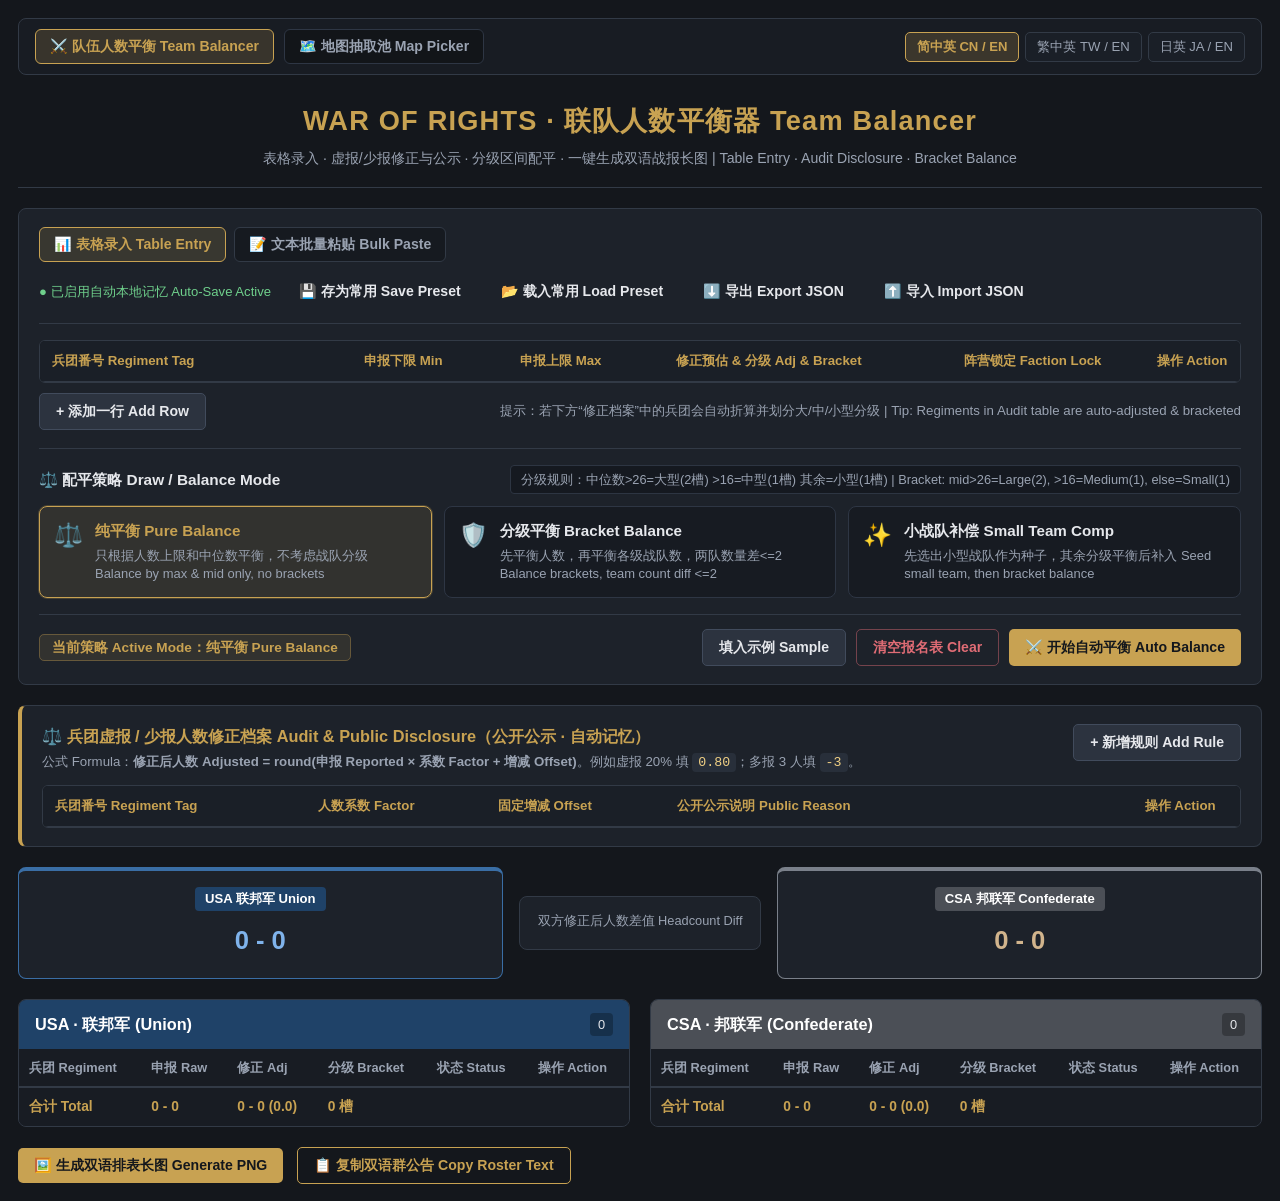
==== index.html @ 3823c4fa "Add files via upload" ====
<!DOCTYPE html>
<html lang="zh-CN">
<head>
  <meta charset="UTF-8" />
  <meta name="viewport" content="width=device-width, initial-scale=1.0" />
  <title>War of Rights Team Balancer · 联队人数平衡器</title>
  <link rel="stylesheet" href="style.css?v=9" />
</head>
<body>
  <div class="container">
    <nav class="top-nav">
      <div class="nav-links">
        <a href="index.html" class="nav-link active" data-i18n="navBalancer">⚔️ 队伍人数平衡 Team Balancer</a>
        <a href="maps.html" class="nav-link" data-i18n="navMaps">🗺️ 地图抽取池 Map Picker</a>
      </div>
      <div class="lang-switcher">
        <button type="button" class="lang-btn active" data-lang="zh_cn_en">简中英 CN / EN</button>
        <button type="button" class="lang-btn" data-lang="zh_tw_en">繁中英 TW / EN</button>
        <button type="button" class="lang-btn" data-lang="ja_en">日英 JA / EN</button>
      </div>
    </nav>

    <header class="header">
      <h1 data-i18n="title">WAR OF RIGHTS · 联队人数平衡器 Team Balancer</h1>
      <p class="subtitle" data-i18n="subtitle">表格录入 · 虚报/少报修正与公示 · 分级区间配平 · 一键生成双语战报长图 | Table Entry · Audit Disclosure · Bracket Balance</p>
    </header>

    <!-- 1. 主控制与兵团录入面板 -->
    <section class="control-panel">
      <div class="panel-top-bar">
        <div class="tab-group">
          <button id="tabTableBtn" class="tab-btn active" type="button" data-i18n="tabTable">📊 表格录入 Table Entry</button>
          <button id="tabTextBtn" class="tab-btn" type="button" data-i18n="tabText">📝 文本批量粘贴 Bulk Paste</button>
        </div>

        <div class="memory-bar">
          <span id="saveIndicator" class="save-indicator">● 已启用自动本地记忆 Auto-Save Active</span>
          <button id="savePresetBtn" class="btn btn-outline-sm" type="button" data-i18n="btnSavePreset">💾 存为常用 Save Preset</button>
          <button id="loadPresetBtn" class="btn btn-outline-sm" type="button" data-i18n="btnLoadPreset">📂 载入常用 Load Preset</button>
          <button id="exportJsonBtn" class="btn btn-outline-sm" type="button" data-i18n="btnExportJson">⬇️ 导出 Export JSON</button>
          <button id="importJsonBtn" class="btn btn-outline-sm" type="button" data-i18n="btnImportJson">⬆️ 导入 Import JSON</button>
          <input type="file" id="importJsonInput" accept=".json" class="hidden" />
        </div>
      </div>

      <!-- 模式 A：表格输入区域 -->
      <div id="tableInputView" class="input-view">
        <div class="input-table-wrapper">
          <table class="entry-table">
            <thead>
              <tr>
                <th style="width: 26%;" data-i18n="thRegiment">兵团番号 Regiment Tag</th>
                <th style="width: 13%;" data-i18n="thMin">申报下限 Min</th>
                <th style="width: 13%;" data-i18n="thMax">申报上限 Max</th>
                <th style="width: 24%;" data-i18n="thAdjusted">修正预估 & 分级 Adj & Bracket</th>
                <th style="width: 16%;" data-i18n="thLock">阵营锁定 Faction Lock</th>
                <th style="width: 8%; text-align: center;" data-i18n="thAction">操作 Action</th>
              </tr>
            </thead>
            <tbody id="entryTbody"></tbody>
          </table>
        </div>

        <div class="table-actions-row">
          <button id="addRowBtn" class="btn btn-secondary" type="button" data-i18n="btnAddRow">+ 添加一行 Add Row</button>
          <span class="hint" data-i18n="hintTable">提示：若下方“修正档案”中的兵团会自动折算并划分大/中/小型分级 | Tip: Regiments in Audit table are auto-adjusted & bracketed</span>
        </div>
      </div>

      <!-- 模式 B：文本批量粘贴区域 -->
      <div id="textInputView" class="input-view hidden">
        <div class="label-row">
          <label for="rosterInput" data-i18n="labelRosterInput">批量粘贴报名文本（每行一个，自动同步至表格 Paste Roster）：</label>
          <span class="hint" data-i18n-html="hintTextFormat">支持格式 Formats：<code>[18thVA]15-20</code>、<code>[HD] 25~30 USA</code>、<code>散人 Pubs 10</code></span>
        </div>
        <textarea id="rosterInput" rows="7" placeholder="[18thVA]15-20
[HD]25-30
[1stTX]12-16
[69thNY]18-22
[4thVA]10-14 CSA"></textarea>
        <div class="table-actions-row">
          <button id="parseToTableBtn" class="btn btn-secondary" type="button" data-i18n="btnParseToTable">📥 解析并同步到表格 Parse & Sync</button>
          <span class="hint" data-i18n="hintParseSync">解析后自动切换回表格模式微调 | Auto-switches back to Table Entry</span>
        </div>
      </div>

      <!-- 配平策略卡片选择区 -->
      <div class="strategy-section">
        <div class="strategy-header-row">
          <span class="strategy-title" data-i18n="strategySectionTitle">⚖️ 配平策略 Draw / Balance Mode</span>
          <span class="bracket-rule-badge" data-i18n="bracketRuleDesc">分级规则：中位数>26=大型(2槽) >16=中型(1槽) 其余=小型(1槽) | Bracket: mid>26=Large(2), >16=Medium(1), else=Small(1)</span>
        </div>

        <div class="strategy-cards" id="strategyCards">
          <div class="strategy-card active" data-mode="pure" tabindex="0">
            <div class="strategy-icon">⚖️</div>
            <div class="strategy-body">
              <div class="strategy-name" data-i18n="modePureTitle">纯平衡 Pure Balance</div>
              <div class="strategy-desc" data-i18n="modePureDesc">只根据人数上限和中位数平衡，不考虑战队分级 Balance by max & mid only, no brackets</div>
            </div>
          </div>

          <div class="strategy-card" data-mode="bracket" tabindex="0">
            <div class="strategy-icon">🛡️</div>
            <div class="strategy-body">
              <div class="strategy-name" data-i18n="modeBracketTitle">分级平衡 Bracket Balance</div>
              <div class="strategy-desc" data-i18n="modeBracketDesc">先平衡人数，再平衡各级战队数，两队数量差<=2 Balance brackets, team count diff <=2</div>
            </div>
          </div>

          <div class="strategy-card" data-mode="small_comp" tabindex="0">
            <div class="strategy-icon">✨</div>
            <div class="strategy-body">
              <div class="strategy-name" data-i18n="modeSmallCompTitle">小战队补偿 Small Team Comp</div>
              <div class="strategy-desc" data-i18n="modeSmallCompDesc">先选出小型战队作为种子，其余分级平衡后补入 Seed small team, then bracket balance</div>
            </div>
          </div>
        </div>
      </div>

      <!-- 底部执行工具栏 -->
      <div class="toolbar">
        <div class="current-mode-hint">
          <span id="activeModeTag" class="active-mode-pill">当前策略 Active Mode：纯平衡 Pure Balance</span>
        </div>

        <div class="btn-group">
          <button id="sampleBtn" class="btn btn-secondary" type="button" data-i18n="btnSample">填入示例 Sample</button>
          <button id="clearBtn" class="btn btn-danger-outline" type="button" data-i18n="btnClear">清空报名表 Clear</button>
          <button id="balanceBtn" class="btn btn-primary" type="button" data-i18n="btnBalance">⚔️ 开始自动平衡 Auto Balance</button>
        </div>
      </div>

      <div id="parseWarning" class="warning-box hidden"></div>
    </section>

    <!-- 2. 虚报 / 少报人数修正档案与公示面板 -->
    <section class="control-panel audit-panel">
      <div class="audit-header">
        <div>
          <h3 data-i18n="auditTitle">⚖️ 兵团虚报 / 少报人数修正档案 Audit & Public Disclosure（公开公示 · 自动记忆）</h3>
          <p class="hint" data-i18n-html="auditFormula">公式 Formula：<strong>修正后人数 Adjusted = round(申报 Reported × 系数 Factor + 增减 Offset)</strong>。例如虚报 20% 填 <code>0.80</code>；多报 3 人填 <code>-3</code>。</p>
        </div>
        <button id="addAuditBtn" class="btn btn-secondary" type="button" data-i18n="btnAddAudit">+ 新增规则 Add Rule</button>
      </div>

      <div class="input-table-wrapper audit-table-wrapper">
        <table class="entry-table">
          <thead>
            <tr>
              <th style="width: 22%;" data-i18n="thAuditTag">兵团番号 Regiment Tag</th>
              <th style="width: 15%;" data-i18n="thAuditFactor">人数系数 Factor</th>
              <th style="width: 15%;" data-i18n="thAuditDelta">固定增减 Offset</th>
              <th style="width: 38%;" data-i18n="thAuditReason">公开公示说明 Public Reason</th>
              <th style="width: 10%; text-align: center;" data-i18n="thAction">操作 Action</th>
            </tr>
          </thead>
          <tbody id="auditTbody"></tbody>
        </table>
      </div>
    </section>

    <!-- 3. 双方总览对比栏 -->
    <section class="summary-bar" id="summaryBar">
      <div class="summary-card usa-card">
        <span class="faction-badge usa-badge" data-i18n="usaBadge">USA 联邦军 Union</span>
        <div class="stat-main" id="usaRange">0 - 0</div>
        <div class="stat-sub" id="usaAvg"></div>
        <div class="stat-brackets" id="usaBrackets"></div>
      </div>

      <div class="summary-diff">
        <div class="diff-title" data-i18n="diffTitle">双方修正后人数差值 Headcount Diff</div>
        <div class="diff-value" id="diffSummary"></div>
        <div class="diff-sub" id="avgDiffSummary"></div>
        <div class="diff-sub" id="teamDiffSummary"></div>
      </div>

      <div class="summary-card csa-card">
        <span class="faction-badge csa-badge" data-i18n="csaBadge">CSA 邦联军 Confederate</span>
        <div class="stat-main" id="csaRange">0 - 0</div>
        <div class="stat-sub" id="csaAvg"></div>
        <div class="stat-brackets" id="csaBrackets"></div>
      </div>
    </section>

    <!-- 4. 左右分栏输出表格 -->
    <section class="tables-grid">
      <!-- USA 表格 -->
      <div class="team-panel usa-panel">
        <div class="panel-header usa-header">
          <h2 data-i18n="usaHeader">USA · 联邦军 (Union)</h2>
          <span id="usaCountTag" class="count-tag">0</span>
        </div>
        <div class="table-wrapper">
          <table id="usaTable">
            <thead>
              <tr>
                <th data-i18n="resThRegiment">兵团 Regiment</th>
                <th data-i18n="resThRaw">申报 Raw</th>
                <th data-i18n="resThAdj">修正 Adj</th>
                <th data-i18n="resThBracket">分级 Bracket</th>
                <th data-i18n="resThStatus">状态 Status</th>
                <th data-i18n="thAction">操作 Action</th>
              </tr>
            </thead>
            <tbody id="usaTbody"></tbody>
            <tfoot>
              <tr>
                <td><strong data-i18n="tfootTotal">合计 Total</strong></td>
                <td id="usaFootRaw"><strong>0 - 0</strong></td>
                <td id="usaFootAdj"><strong>0 - 0 (0.0)</strong></td>
                <td id="usaFootSlots"><strong>0 槽</strong></td>
                <td colspan="2"></td>
              </tr>
            </tfoot>
          </table>
        </div>
      </div>

      <!-- CSA 表格 -->
      <div class="team-panel csa-panel">
        <div class="panel-header csa-header">
          <h2 data-i18n="csaHeader">CSA · 邦联军 (Confederate)</h2>
          <span id="csaCountTag" class="count-tag">0</span>
        </div>
        <div class="table-wrapper">
          <table id="csaTable">
            <thead>
              <tr>
                <th data-i18n="resThRegiment">兵团 Regiment</th>
                <th data-i18n="resThRaw">申报 Raw</th>
                <th data-i18n="resThAdj">修正 Adj</th>
                <th data-i18n="resThBracket">分级 Bracket</th>
                <th data-i18n="resThStatus">状态 Status</th>
                <th data-i18n="thAction">操作 Action</th>
              </tr>
            </thead>
            <tbody id="csaTbody"></tbody>
            <tfoot>
              <tr>
                <td><strong data-i18n="tfootTotal">合计 Total</strong></td>
                <td id="csaFootRaw"><strong>0 - 0</strong></td>
                <td id="csaFootAdj"><strong>0 - 0 (0.0)</strong></td>
                <td id="csaFootSlots"><strong>0 槽</strong></td>
                <td colspan="2"></td>
              </tr>
            </tfoot>
          </table>
        </div>
      </div>
    </section>

    <!-- 5. 公开公示栏 -->
    <section id="publicNoticeBox" class="public-notice hidden">
      <div class="notice-title" data-i18n="publicNoticeTitle">📢 本次联队人数修正公开公示 Public Headcount Adjustment Disclosure</div>
      <ul id="publicNoticeList" class="notice-list"></ul>
    </section>

    <!-- 6. 导出区域 -->
    <section class="export-section">
      <button id="generateImgBtn" class="btn btn-primary" type="button" data-i18n="btnGenImg">🖼️ 生成双语排表长图 Generate PNG</button>
      <button id="copyTextBtn" class="btn btn-gold" type="button" data-i18n="btnCopyText">📋 复制双语群公告 Copy Roster Text</button>
      <span id="copyStatus" class="copy-status"></span>
    </section>

    <!-- 图片预览弹窗 -->
    <div id="imageModal" class="modal hidden">
      <div class="modal-content">
        <div class="modal-header">
          <h3 data-i18n="modalTitle">对战排表长图预览 Preview（右键复制或点击下载 Download）</h3>
          <button id="closeModalBtn" class="btn btn-secondary" type="button" data-i18n="btnCloseModal">关闭 Close ✕</button>
        </div>
        <div class="modal-body">
          <img id="previewImg" alt="Preview" />
        </div>
        <div class="modal-footer">
          <a id="downloadImgLink" class="btn btn-primary" download="WoR_Roster_Balance.png" data-i18n="btnDownloadImg">⬇️ 下载 Download PNG</a>
        </div>
      </div>
    </div>
  </div>

  <script src="i18n.js?v=9"></script>
  <script src="script.js?v=9"></script>
</body>
</html>
---- style.css ----
:root {
  --bg-dark: #14171c;
  --bg-panel: #1d222a;
  --bg-input: #121519;
  --border-color: #323a46;
  --gold-accent: #c8a252;
  --gold-hover: #dfb866;
  --text-main: #e6e8ec;
  --text-muted: #9aa3b2;

  --usa-primary: #1f4268;
  --usa-border: #3a6ea5;
  --usa-light: #7fb3eb;

  --csa-primary: #4b4f56;
  --csa-border: #7a808a;
  --csa-light: #d1b48c;
}

* { box-sizing: border-box; margin: 0; padding: 0; }

body {
  font-family: -apple-system, BlinkMacSystemFont, "Segoe UI", "PingFang SC", "Hiragino Sans", "Yu Gothic", "Microsoft YaHei", sans-serif;
  background-color: var(--bg-dark);
  color: var(--text-main);
  line-height: 1.5;
  padding: 18px;
}

.container { max-width: 1280px; margin: 0 auto; }

/* 顶部导航栏 */
.top-nav {
  display: flex;
  justify-content: space-between;
  align-items: center;
  flex-wrap: wrap;
  gap: 12px;
  background: #181c23;
  border: 1px solid var(--border-color);
  border-radius: 8px;
  padding: 10px 16px;
  margin-bottom: 18px;
}

.nav-links { display: flex; gap: 10px; flex-wrap: wrap; }

.nav-link {
  text-decoration: none;
  color: var(--text-muted);
  background: #121519;
  border: 1px solid #2e3644;
  padding: 6px 14px;
  border-radius: 6px;
  font-size: 0.88rem;
  font-weight: 600;
  transition: all 0.15s;
}

.nav-link:hover { color: var(--text-main); border-color: #556073; }
.nav-link.active {
  background: rgba(200, 162, 82, 0.18);
  color: var(--gold-accent);
  border-color: var(--gold-accent);
}

.lang-switcher { display: flex; gap: 6px; flex-wrap: wrap; }

.lang-btn {
  background: #1a1f27;
  color: var(--text-muted);
  border: 1px solid var(--border-color);
  border-radius: 5px;
  padding: 5px 11px;
  font-size: 0.82rem;
  cursor: pointer;
  transition: all 0.15s;
}

.lang-btn:hover { color: var(--text-main); border-color: #556073; }
.lang-btn.active {
  background: rgba(200, 162, 82, 0.2);
  color: var(--gold-accent);
  border-color: var(--gold-accent);
  font-weight: 700;
}

.header {
  text-align: center;
  padding: 8px 0 18px;
  border-bottom: 1px solid var(--border-color);
  margin-bottom: 20px;
}

.header h1 {
  color: var(--gold-accent);
  letter-spacing: 1.2px;
  font-size: 1.7rem;
  margin-bottom: 6px;
}

.subtitle { color: var(--text-muted); font-size: 0.88rem; }

/* 控制面板 */
.control-panel {
  background: var(--bg-panel);
  border: 1px solid var(--border-color);
  border-radius: 8px;
  padding: 18px 20px;
  margin-bottom: 20px;
}

.panel-top-bar {
  display: flex;
  justify-content: space-between;
  align-items: center;
  flex-wrap: wrap;
  gap: 12px;
  padding-bottom: 14px;
  margin-bottom: 16px;
  border-bottom: 1px solid var(--border-color);
}

.tab-group { display: flex; gap: 8px; flex-wrap: wrap; }

.tab-btn {
  background: #161a20;
  color: var(--text-muted);
  border: 1px solid var(--border-color);
  border-radius: 6px;
  padding: 7px 14px;
  font-size: 0.88rem;
  font-weight: 600;
  cursor: pointer;
  transition: all 0.15s;
}

.tab-btn:hover { color: var(--text-main); border-color: #505b6d; }
.tab-btn.active {
  background: rgba(200, 162, 82, 0.16);
  color: var(--gold-accent);
  border-color: var(--gold-accent);
}

.memory-bar { display: flex; align-items: center; gap: 8px; flex-wrap: wrap; }
.save-indicator { font-size: 0.82rem; color: #6fd08c; margin-right: 4px; }

.btn-outline-sm {
  background: transparent;
  color: var(--text-main);
  border: 1px solid #444e5e;
  border-radius: 4px;
  padding: 5px 10px;
  font-size: 0.8rem;
  cursor: pointer;
}
.btn-outline-sm:hover { border-color: var(--gold-accent); color: var(--gold-accent); }

/* 表格样式 */
.input-table-wrapper {
  max-height: 360px;
  overflow-y: auto;
  border: 1px solid var(--border-color);
  border-radius: 6px;
  background: var(--bg-input);
}

.audit-table-wrapper { max-height: 230px; }

.entry-table { width: 100%; border-collapse: collapse; }
.entry-table th {
  position: sticky;
  top: 0;
  z-index: 2;
  background: #1a1f27;
  color: var(--gold-accent);
  font-size: 0.83rem;
  padding: 10px 12px;
  border-bottom: 1px solid var(--border-color);
}
.entry-table td { padding: 8px 10px; border-bottom: 1px solid #232933; }

.cell-input, .cell-select {
  width: 100%;
  background: #191e26;
  color: var(--text-main);
  border: 1px solid #353e4d;
  border-radius: 4px;
  padding: 6px 9px;
  font-size: 0.9rem;
}
.cell-input:focus, .cell-select:focus { outline: none; border-color: var(--gold-accent); }

.adj-preview { font-size: 0.84rem; color: var(--text-muted); }
.adj-preview.modified { color: #f0b866; font-weight: 600; }

.bracket-pill {
  display: inline-block;
  font-size: 0.74rem;
  padding: 1px 6px;
  border-radius: 3px;
  margin-left: 4px;
  font-weight: 600;
}
.bracket-large { background: rgba(217, 83, 79, 0.2); color: #f28b82; border: 1px solid rgba(217, 83, 79, 0.45); }
.bracket-medium { background: rgba(91, 155, 213, 0.2); color: #8ab4f8; border: 1px solid rgba(91, 155, 213, 0.45); }
.bracket-small { background: rgba(111, 208, 140, 0.16); color: #81c995; border: 1px solid rgba(111, 208, 140, 0.35); }

.del-row-btn {
  background: transparent;
  color: #e06c75;
  border: 1px solid rgba(224, 108, 117, 0.35);
  border-radius: 4px;
  padding: 4px 10px;
  font-size: 0.8rem;
  cursor: pointer;
}
.del-row-btn:hover { background: rgba(224, 108, 117, 0.16); }

.table-actions-row {
  display: flex;
  justify-content: space-between;
  align-items: center;
  flex-wrap: wrap;
  gap: 10px;
  margin-top: 10px;
}

/* 策略卡片区 */
.strategy-section {
  margin-top: 18px;
  padding-top: 16px;
  border-top: 1px solid var(--border-color);
}

.strategy-header-row {
  display: flex;
  justify-content: space-between;
  align-items: center;
  flex-wrap: wrap;
  gap: 8px;
  margin-bottom: 12px;
}

.strategy-title { font-weight: 700; font-size: 0.96rem; color: var(--text-main); }
.bracket-rule-badge {
  font-size: 0.8rem;
  color: var(--text-muted);
  background: #151920;
  padding: 4px 10px;
  border-radius: 4px;
  border: 1px solid #2d3542;
}

.strategy-cards { display: grid; grid-template-columns: repeat(3, 1fr); gap: 12px; }

.strategy-card {
  display: flex;
  align-items: flex-start;
  gap: 12px;
  background: #171b22;
  border: 1.5px solid #2e3644;
  border-radius: 8px;
  padding: 13px 14px;
  cursor: pointer;
  transition: all 0.18s ease;
}
.strategy-card:hover { border-color: #6b5b36; background: #1c212a; }
.strategy-card.active {
  border-color: var(--gold-accent);
  background: rgba(200, 162, 82, 0.12);
  box-shadow: 0 0 0 1px rgba(200, 162, 82, 0.25);
}
.strategy-icon { font-size: 1.45rem; line-height: 1.2; margin-top: 2px; }
.strategy-name { font-weight: 700; font-size: 0.95rem; color: var(--text-main); margin-bottom: 4px; }
.strategy-card.active .strategy-name { color: var(--gold-accent); }
.strategy-desc { font-size: 0.81rem; color: var(--text-muted); line-height: 1.42; }

.audit-panel { border-left: 4px solid var(--gold-accent); }
.audit-header {
  display: flex;
  justify-content: space-between;
  align-items: flex-start;
  flex-wrap: wrap;
  gap: 12px;
  margin-bottom: 12px;
}
.audit-header h3 { color: var(--gold-accent); font-size: 1.02rem; margin-bottom: 4px; }

.label-row { display: flex; justify-content: space-between; align-items: baseline; flex-wrap: wrap; gap: 8px; margin-bottom: 8px; }
.label-row label { font-weight: 600; color: var(--gold-accent); }
.hint { font-size: 0.83rem; color: var(--text-muted); }
.hint code { background: #282f3a; padding: 2px 6px; border-radius: 4px; color: #f0d084; }

textarea {
  width: 100%;
  background: var(--bg-input);
  border: 1px solid var(--border-color);
  border-radius: 6px;
  color: var(--text-main);
  font-family: "Consolas", "Monaco", "Microsoft YaHei", monospace;
  font-size: 0.95rem;
  padding: 12px;
  resize: vertical;
}
textarea:focus { outline: none; border-color: var(--gold-accent); }

.toolbar {
  display: flex;
  justify-content: space-between;
  align-items: center;
  flex-wrap: wrap;
  gap: 14px;
  margin-top: 16px;
  padding-top: 14px;
  border-top: 1px solid var(--border-color);
}

.active-mode-pill {
  font-size: 0.85rem;
  color: var(--gold-accent);
  background: rgba(200, 162, 82, 0.12);
  border: 1px solid rgba(200, 162, 82, 0.35);
  padding: 5px 12px;
  border-radius: 5px;
  font-weight: 600;
}

.btn-group { display: flex; gap: 10px; flex-wrap: wrap; }

.btn {
  border: none;
  border-radius: 5px;
  padding: 8px 16px;
  font-size: 0.88rem;
  font-weight: 600;
  cursor: pointer;
  text-decoration: none;
  display: inline-block;
  transition: all 0.18s ease;
}
.btn-primary { background: var(--gold-accent); color: #14171c; }
.btn-primary:hover { background: var(--gold-hover); }
.btn-secondary { background: #2c333f; color: var(--text-main); border: 1px solid #414b5c; }
.btn-secondary:hover { background: #384150; }
.btn-danger-outline { background: transparent; color: #e06c75; border: 1px solid rgba(224, 108, 117, 0.45); }
.btn-danger-outline:hover { background: rgba(224, 108, 117, 0.15); }
.btn-gold { background: transparent; color: var(--gold-accent); border: 1px solid var(--gold-accent); }
.btn-gold:hover { background: rgba(200, 162, 82, 0.15); }

.warning-box {
  margin-top: 12px;
  padding: 10px 14px;
  background: rgba(217, 83, 79, 0.15);
  border-left: 4px solid #d9534f;
  color: #f2a6a4;
  font-size: 0.88rem;
  border-radius: 4px;
}

.hidden { display: none !important; }

/* 总览统计栏 */
.summary-bar {
  display: grid;
  grid-template-columns: 1fr auto 1fr;
  gap: 16px;
  align-items: center;
  margin-bottom: 20px;
}

.summary-card { background: var(--bg-panel); border-radius: 8px; padding: 15px 18px; text-align: center; }
.usa-card { border: 1px solid var(--usa-border); border-top: 4px solid var(--usa-border); }
.csa-card { border: 1px solid var(--csa-border); border-top: 4px solid var(--csa-border); }

.faction-badge { display: inline-block; padding: 2px 10px; border-radius: 4px; font-size: 0.82rem; font-weight: 700; margin-bottom: 6px; }
.usa-badge { background: var(--usa-primary); color: #fff; }
.csa-badge { background: var(--csa-primary); color: #fff; }

.stat-main { font-size: 1.6rem; font-weight: 700; margin: 4px 0; }
.usa-card .stat-main { color: var(--usa-light); }
.csa-card .stat-main { color: var(--csa-light); }
.stat-sub { font-size: 0.83rem; color: var(--text-muted); }
.stat-brackets { font-size: 0.8rem; color: #c4cbd6; margin-top: 4px; }

.summary-diff { background: var(--bg-panel); border: 1px solid var(--border-color); border-radius: 8px; padding: 14px 18px; text-align: center; }
.diff-title { font-size: 0.8rem; color: var(--text-muted); }
.diff-value { font-size: 1.05rem; font-weight: 700; color: var(--gold-accent); margin: 4px 0; }
.diff-sub { font-size: 0.8rem; color: var(--text-muted); margin-top: 2px; }

/* 左右结果表格区 */
.tables-grid { display: grid; grid-template-columns: 1fr 1fr; gap: 20px; margin-bottom: 20px; }
.team-panel { background: var(--bg-panel); border-radius: 8px; overflow: hidden; border: 1px solid var(--border-color); display: flex; flex-direction: column; }

.panel-header { padding: 12px 16px; display: flex; justify-content: space-between; align-items: center; }
.usa-header { background: var(--usa-primary); }
.csa-header { background: var(--csa-primary); }
.panel-header h2 { font-size: 1.02rem; color: #fff; }
.count-tag { font-size: 0.8rem; background: rgba(0, 0, 0, 0.28); padding: 2px 8px; border-radius: 4px; }

.table-wrapper { overflow-x: auto; flex: 1; }
table { width: 100%; border-collapse: collapse; font-size: 0.9rem; }
th, td { padding: 9px 10px; text-align: left; border-bottom: 1px solid var(--border-color); }
th { background: #181c23; color: var(--text-muted); font-weight: 600; font-size: 0.8rem; }
tbody tr:hover { background: rgba(255, 255, 255, 0.03); }
tfoot td { background: #181c23; border-top: 2px solid var(--border-color); border-bottom: none; color: var(--gold-accent); font-size: 0.86rem; }

.empty-row td { text-align: center; color: var(--text-muted); padding: 28px 12px; }

.tag-lock { display: inline-block; font-size: 0.74rem; padding: 1px 6px; border-radius: 3px; background: rgba(200, 162, 82, 0.2); color: var(--gold-accent); border: 1px solid rgba(200, 162, 82, 0.4); }
.tag-audit { display: inline-block; font-size: 0.74rem; padding: 1px 6px; border-radius: 3px; background: rgba(240, 184, 102, 0.16); color: #f0b866; border: 1px solid rgba(240, 184, 102, 0.35); }
.tag-seed { display: inline-block; font-size: 0.74rem; padding: 1px 6px; border-radius: 3px; background: rgba(111, 208, 140, 0.16); color: #81c995; border: 1px solid rgba(111, 208, 140, 0.35); }
.tag-auto { font-size: 0.75rem; color: var(--text-muted); }

.swap-btn {
  background: #2b323e;
  color: #d6dce5;
  border: 1px solid #444f61;
  border-radius: 4px;
  padding: 3px 8px;
  font-size: 0.78rem;
  cursor: pointer;
}
.swap-btn:hover { border-color: var(--gold-accent); color: var(--gold-accent); }

.public-notice {
  background: rgba(200, 162, 82, 0.08);
  border: 1px solid rgba(200, 162, 82, 0.45);
  border-left: 5px solid var(--gold-accent);
  border-radius: 6px;
  padding: 14px 18px;
  margin-bottom: 20px;
}
.notice-title { font-weight: 700; color: var(--gold-accent); margin-bottom: 8px; font-size: 0.94rem; }
.notice-list { list-style: none; display: flex; flex-direction: column; gap: 5px; font-size: 0.86rem; color: #e6e8ec; }
.notice-list li::before { content: "⚖️ "; }

.export-section { display: flex; align-items: center; flex-wrap: wrap; gap: 14px; }
.copy-status { font-size: 0.88rem; color: #6fd08c; }

/* 弹窗 */
.modal {
  position: fixed;
  inset: 0;
  background: rgba(0, 0, 0, 0.78);
  display: flex;
  justify-content: center;
  align-items: center;
  z-index: 999;
  padding: 20px;
}
.modal-content {
  background: var(--bg-panel);
  border: 1px solid var(--gold-accent);
  border-radius: 8px;
  max-width: 980px;
  width: 100%;
  max-height: 90vh;
  display: flex;
  flex-direction: column;
  overflow: hidden;
}
.modal-header { padding: 14px 18px; border-bottom: 1px solid var(--border-color); display: flex; justify-content: space-between; align-items: center; }
.modal-header h3 { font-size: 0.98rem; color: var(--gold-accent); }
.modal-body { padding: 16px; overflow-y: auto; text-align: center; background: #0f1216; }
.modal-body img { max-width: 100%; height: auto; border-radius: 4px; border: 1px solid #323a46; }
.modal-footer { padding: 12px 18px; border-top: 1px solid var(--border-color); text-align: right; }

/* 地图抽取专用样式 */
.mode-selector-grid {
  display: grid;
  grid-template-columns: repeat(4, 1fr);
  gap: 12px;
  margin-bottom: 16px;
}

.mode-pill-card {
  background: #171b22;
  border: 1.5px solid #2e3644;
  border-radius: 8px;
  padding: 12px 14px;
  cursor: pointer;
  text-align: center;
  transition: all 0.15s;
}
.mode-pill-card:hover { border-color: #6b5b36; }
.mode-pill-card.active {
  border-color: var(--gold-accent);
  background: rgba(200, 162, 82, 0.14);
  color: var(--gold-accent);
}
.mode-pill-title { font-weight: 700; font-size: 0.96rem; }
.mode-pill-count { font-size: 0.8rem; color: var(--text-muted); margin-top: 3px; }

.filter-bar {
  display: flex;
  justify-content: space-between;
  align-items: center;
  flex-wrap: wrap;
  gap: 12px;
  margin-bottom: 14px;
}

.campaign-filters { display: flex; gap: 8px; flex-wrap: wrap; }
.camp-btn {
  background: #151920;
  color: var(--text-muted);
  border: 1px solid #323a46;
  border-radius: 5px;
  padding: 5px 12px;
  font-size: 0.82rem;
  cursor: pointer;
}
.camp-btn.active {
  background: rgba(200, 162, 82, 0.16);
  color: var(--gold-accent);
  border-color: var(--gold-accent);
  font-weight: 600;
}

/* 抽取结果展示卡片 */
.draw-result-box {
  background: linear-gradient(135deg, #1b222c 0%, #161a21 100%);
  border: 2px solid var(--gold-accent);
  border-radius: 10px;
  padding: 20px;
  margin-bottom: 22px;
  box-shadow: 0 8px 24px rgba(0, 0, 0, 0.45);
}

.draw-result-header {
  display: flex;
  justify-content: space-between;
  align-items: center;
  flex-wrap: wrap;
  gap: 10px;
  border-bottom: 1px solid var(--border-color);
  padding-bottom: 12px;
  margin-bottom: 16px;
}

.drawn-map-title { font-size: 1.5rem; font-weight: 800; color: var(--gold-accent); }
.drawn-meta-tags { display: flex; gap: 8px; flex-wrap: wrap; align-items: center; }
.meta-tag {
  background: #252c37;
  color: #e6e8ec;
  padding: 4px 10px;
  border-radius: 4px;
  font-size: 0.82rem;
  font-weight: 600;
}

.tickets-compare-bar {
  display: grid;
  grid-template-columns: 1fr 1fr;
  gap: 16px;
  margin-bottom: 16px;
}

.ticket-box {
  border-radius: 6px;
  padding: 12px 16px;
  display: flex;
  justify-content: space-between;
  align-items: center;
}
.ticket-usa { background: rgba(31, 66, 104, 0.35); border: 1px solid var(--usa-border); }
.ticket-csa { background: rgba(75, 79, 86, 0.35); border: 1px solid var(--csa-border); }
.ticket-num { font-size: 1.4rem; font-weight: 800; }
.ticket-usa .ticket-num { color: var(--usa-light); }
.ticket-csa .ticket-num { color: var(--csa-light); }

.units-grid { display: grid; grid-template-columns: 1fr 1fr; gap: 16px; }
.unit-list-card {
  background: #13171d;
  border: 1px solid var(--border-color);
  border-radius: 6px;
  padding: 12px 14px;
}
.unit-list-card h4 { font-size: 0.9rem; margin-bottom: 8px; padding-bottom: 6px; border-bottom: 1px solid #262d38; }
.unit-list-card ul { list-style: none; display: flex; flex-direction: column; gap: 4px; font-size: 0.85rem; }
.unit-list-card li::before { content: "▪ "; color: var(--gold-accent); }

/* 开关按钮 (Toggle Switch) */
.switch { position: relative; display: inline-block; width: 44px; height: 24px; }
.switch input { opacity: 0; width: 0; height: 0; }
.slider {
  position: absolute; cursor: pointer; inset: 0;
  background-color: #3a414e; transition: .2s; border-radius: 24px;
}
.slider:before {
  position: absolute; content: ""; height: 18px; width: 18px;
  left: 3px; bottom: 3px; background-color: white; transition: .2s; border-radius: 50%;
}
input:checked + .slider { background-color: #4caf50; }
input:checked + .slider:before { transform: translateX(20px); }

tr.row-disabled { opacity: 0.55; background: rgba(217, 83, 79, 0.05); }
.reason-input {
  background: #161a20;
  color: #f2a6a4;
  border: 1px solid #3c4452;
  border-radius: 4px;
  padding: 4px 8px;
  font-size: 0.82rem;
  width: 100%;
}
.reason-input:focus { outline: none; border-color: var(--gold-accent); }

.unit-tag-mini {
  display: inline-block;
  background: #232934;
  color: #cbd2df;
  padding: 1px 6px;
  border-radius: 3px;
  font-size: 0.76rem;
  margin: 1px 2px;
}

@media (max-width: 960px) {
  .strategy-cards, .mode-selector-grid { grid-template-columns: 1fr 1fr; }
  .summary-bar, .tables-grid, .tickets-compare-bar, .units-grid { grid-template-columns: 1fr; }
}
@media (max-width: 600px) {
  .strategy-cards, .mode-selector-grid { grid-template-columns: 1fr; }
}
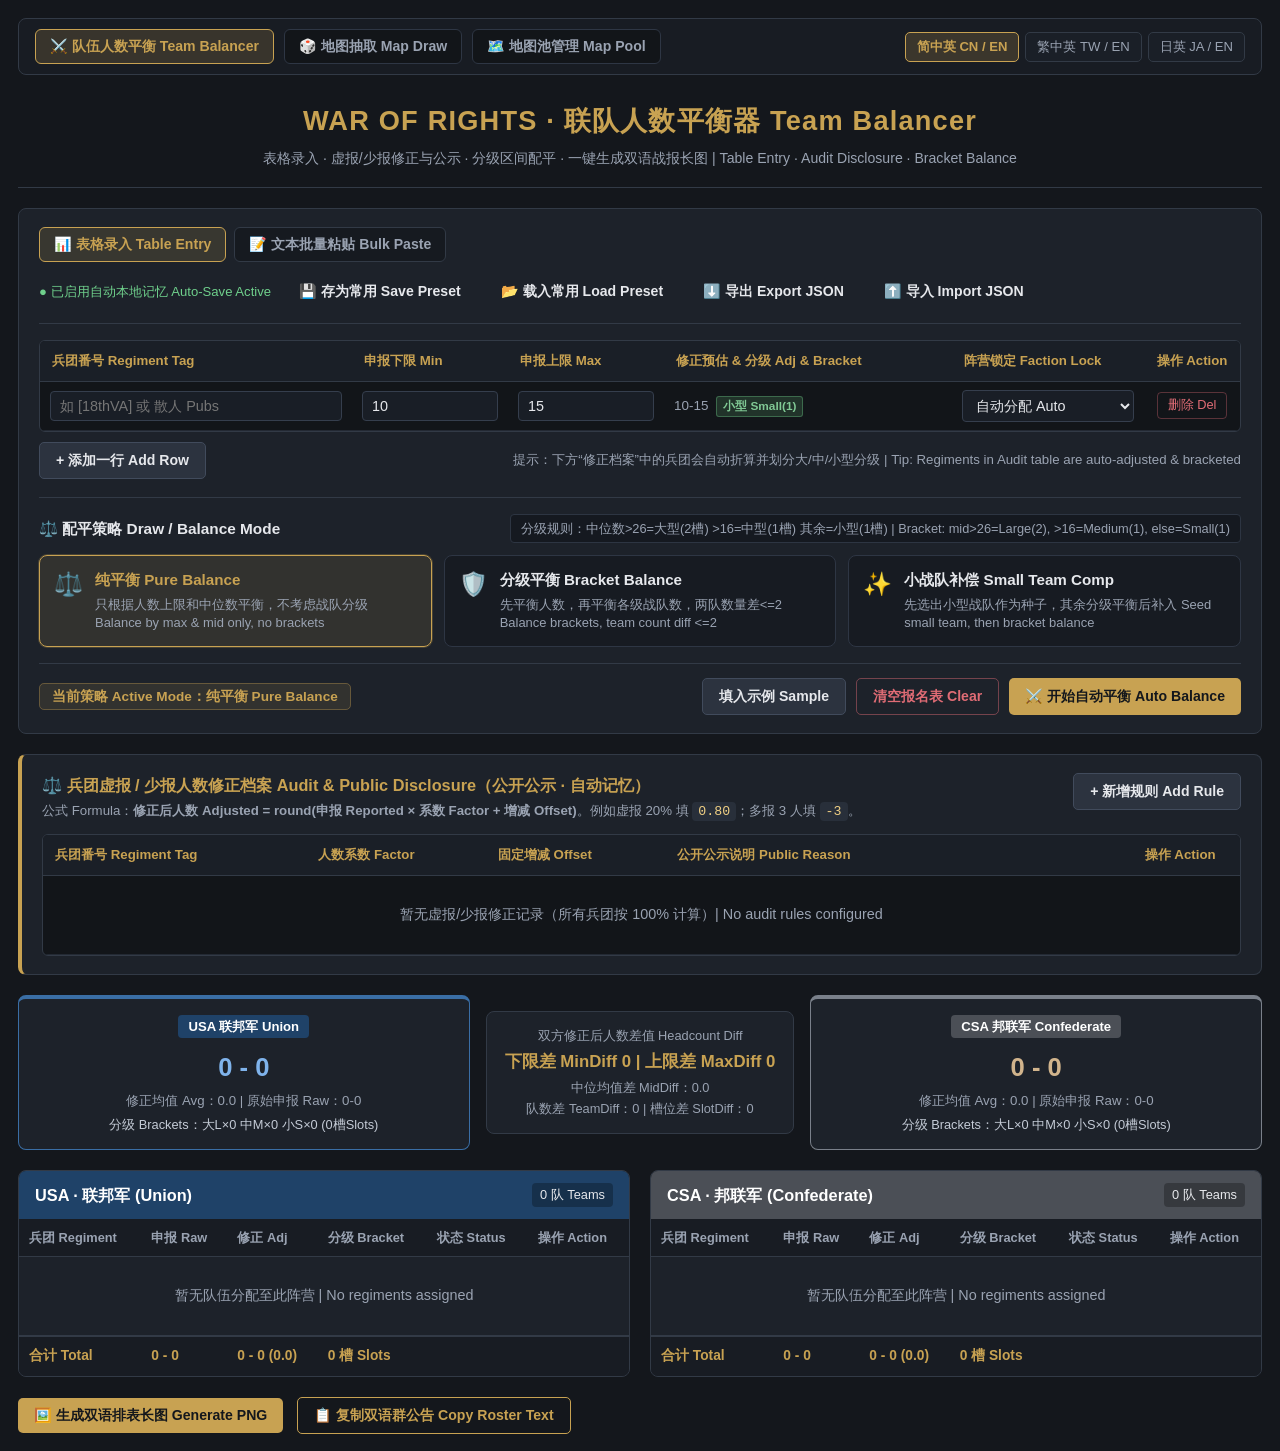
==== commit 56391927: "ok" ====
--- a/index.html
+++ b/index.html
@@ -4,14 +4,15 @@
   <meta charset="UTF-8" />
   <meta name="viewport" content="width=device-width, initial-scale=1.0" />
   <title>War of Rights Team Balancer · 联队人数平衡器</title>
-  <link rel="stylesheet" href="style.css?v=9" />
+  <link rel="stylesheet" href="style.css?v=14" />
 </head>
 <body>
   <div class="container">
     <nav class="top-nav">
       <div class="nav-links">
         <a href="index.html" class="nav-link active" data-i18n="navBalancer">⚔️ 队伍人数平衡 Team Balancer</a>
-        <a href="maps.html" class="nav-link" data-i18n="navMaps">🗺️ 地图抽取池 Map Picker</a>
+        <a href="draw.html" class="nav-link" data-i18n="navDraw">🎲 地图抽取 Map Draw</a>
+        <a href="maps.html" class="nav-link" data-i18n="navMaps">🗺️ 地图池管理 Map Pool</a>
       </div>
       <div class="lang-switcher">
         <button type="button" class="lang-btn active" data-lang="zh_cn_en">简中英 CN / EN</button>
@@ -281,7 +282,7 @@
     </div>
   </div>
 
-  <script src="i18n.js?v=9"></script>
-  <script src="script.js?v=9"></script>
+  <script src="i18n.js?v=14"></script>
+  <script src="script.js?v=14"></script>
 </body>
 </html>
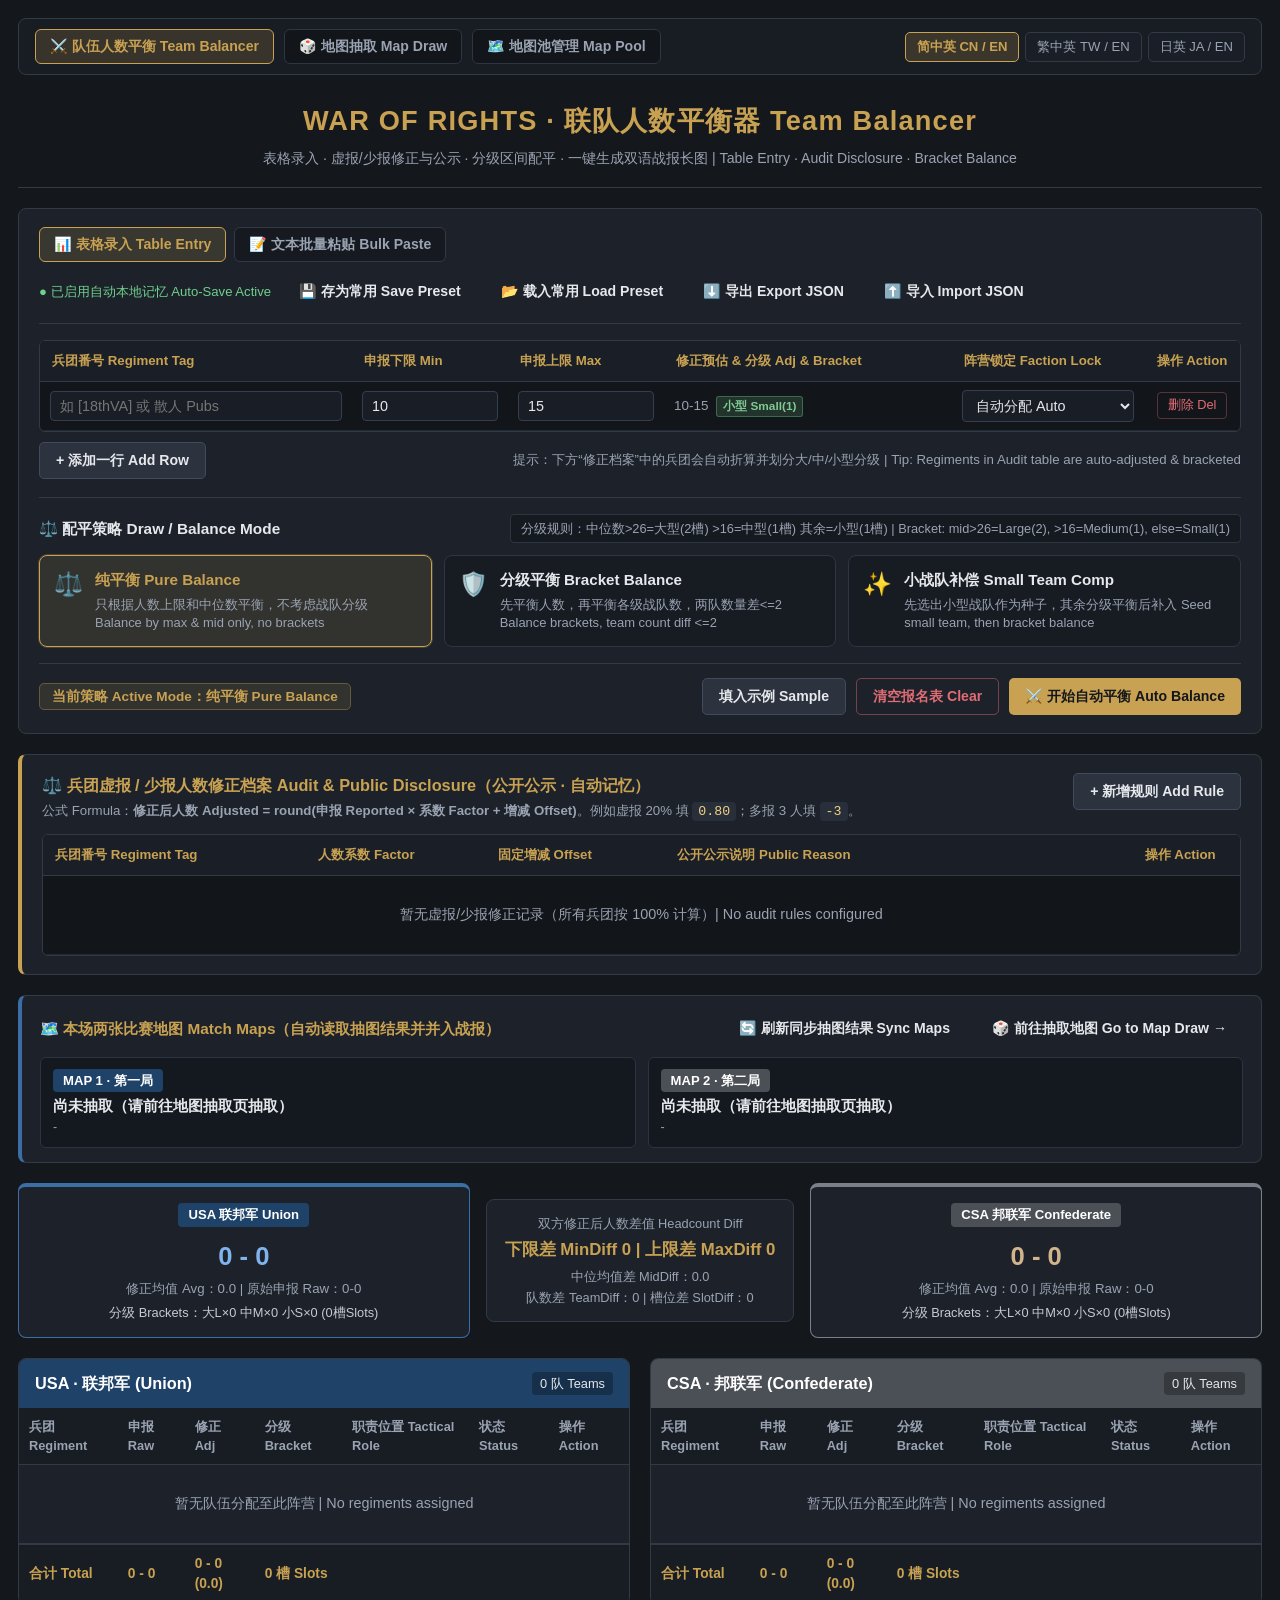
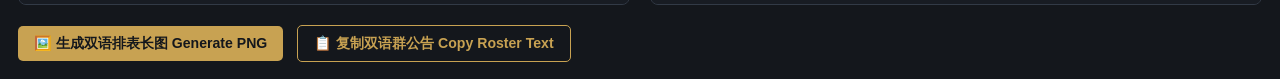
==== commit 0b9286ab: "ok" ====
--- a/index.html
+++ b/index.html
@@ -4,7 +4,7 @@
   <meta charset="UTF-8" />
   <meta name="viewport" content="width=device-width, initial-scale=1.0" />
   <title>War of Rights Team Balancer · 联队人数平衡器</title>
-  <link rel="stylesheet" href="style.css?v=14" />
+  <link rel="stylesheet" href="style.css?v=16" />
 </head>
 <body>
   <div class="container">
@@ -161,6 +161,30 @@
       </div>
     </section>
 
+
+    <!-- 2.5 本场抽取的两张比赛地图联动栏（来自地图抽取页） -->
+    <section class="control-panel" style="border-left: 4px solid #3a6ea5; padding: 14px 18px;">
+      <div style="display:flex; justify-content:space-between; align-items:center; flex-wrap:wrap; gap:10px; margin-bottom: 10px;">
+        <span style="font-weight: 700; color: var(--gold-accent); font-size: 0.96rem;">🗺️ 本场两张比赛地图 Match Maps（自动读取抽图结果并并入战报）</span>
+        <div class="btn-group">
+          <button id="syncMapsBtn" type="button" class="btn btn-outline-sm">🔄 刷新同步抽图结果 Sync Maps</button>
+          <a href="draw.html" class="btn btn-outline-sm">🎲 前往抽取地图 Go to Map Draw →</a>
+        </div>
+      </div>
+      <div style="display: grid; grid-template-columns: 1fr 1fr; gap: 12px;">
+        <div style="background:#14181f; border:1px solid #2c3442; border-radius:6px; padding:10px 12px;">
+          <span class="faction-badge usa-badge" style="margin-bottom:3px;">MAP 1 · 第一局</span>
+          <div id="idxMap1Title" style="font-weight:700; color:#e6e8ec; font-size:0.95rem;">尚未抽取（请前往地图抽取页抽取）</div>
+          <div id="idxMap1Meta" class="hint" style="font-size:0.78rem;">-</div>
+        </div>
+        <div style="background:#14181f; border:1px solid #2c3442; border-radius:6px; padding:10px 12px;">
+          <span class="faction-badge csa-badge" style="margin-bottom:3px;">MAP 2 · 第二局</span>
+          <div id="idxMap2Title" style="font-weight:700; color:#e6e8ec; font-size:0.95rem;">尚未抽取（请前往地图抽取页抽取）</div>
+          <div id="idxMap2Meta" class="hint" style="font-size:0.78rem;">-</div>
+        </div>
+      </div>
+    </section>
+
     <!-- 3. 双方总览对比栏 -->
     <section class="summary-bar" id="summaryBar">
       <div class="summary-card usa-card">
@@ -201,6 +225,7 @@
                 <th data-i18n="resThRaw">申报 Raw</th>
                 <th data-i18n="resThAdj">修正 Adj</th>
                 <th data-i18n="resThBracket">分级 Bracket</th>
+                <th>职责位置 Tactical Role</th>
                 <th data-i18n="resThStatus">状态 Status</th>
                 <th data-i18n="thAction">操作 Action</th>
               </tr>
@@ -212,7 +237,7 @@
                 <td id="usaFootRaw"><strong>0 - 0</strong></td>
                 <td id="usaFootAdj"><strong>0 - 0 (0.0)</strong></td>
                 <td id="usaFootSlots"><strong>0 槽</strong></td>
-                <td colspan="2"></td>
+                <td colspan="3"></td>
               </tr>
             </tfoot>
           </table>
@@ -233,6 +258,7 @@
                 <th data-i18n="resThRaw">申报 Raw</th>
                 <th data-i18n="resThAdj">修正 Adj</th>
                 <th data-i18n="resThBracket">分级 Bracket</th>
+                <th>职责位置 Tactical Role</th>
                 <th data-i18n="resThStatus">状态 Status</th>
                 <th data-i18n="thAction">操作 Action</th>
               </tr>
@@ -244,7 +270,7 @@
                 <td id="csaFootRaw"><strong>0 - 0</strong></td>
                 <td id="csaFootAdj"><strong>0 - 0 (0.0)</strong></td>
                 <td id="csaFootSlots"><strong>0 槽</strong></td>
-                <td colspan="2"></td>
+                <td colspan="3"></td>
               </tr>
             </tfoot>
           </table>
@@ -282,7 +308,7 @@
     </div>
   </div>
 
-  <script src="i18n.js?v=14"></script>
-  <script src="script.js?v=14"></script>
+  <script src="i18n.js?v=16"></script>
+  <script src="script.js?v=16"></script>
 </body>
 </html>
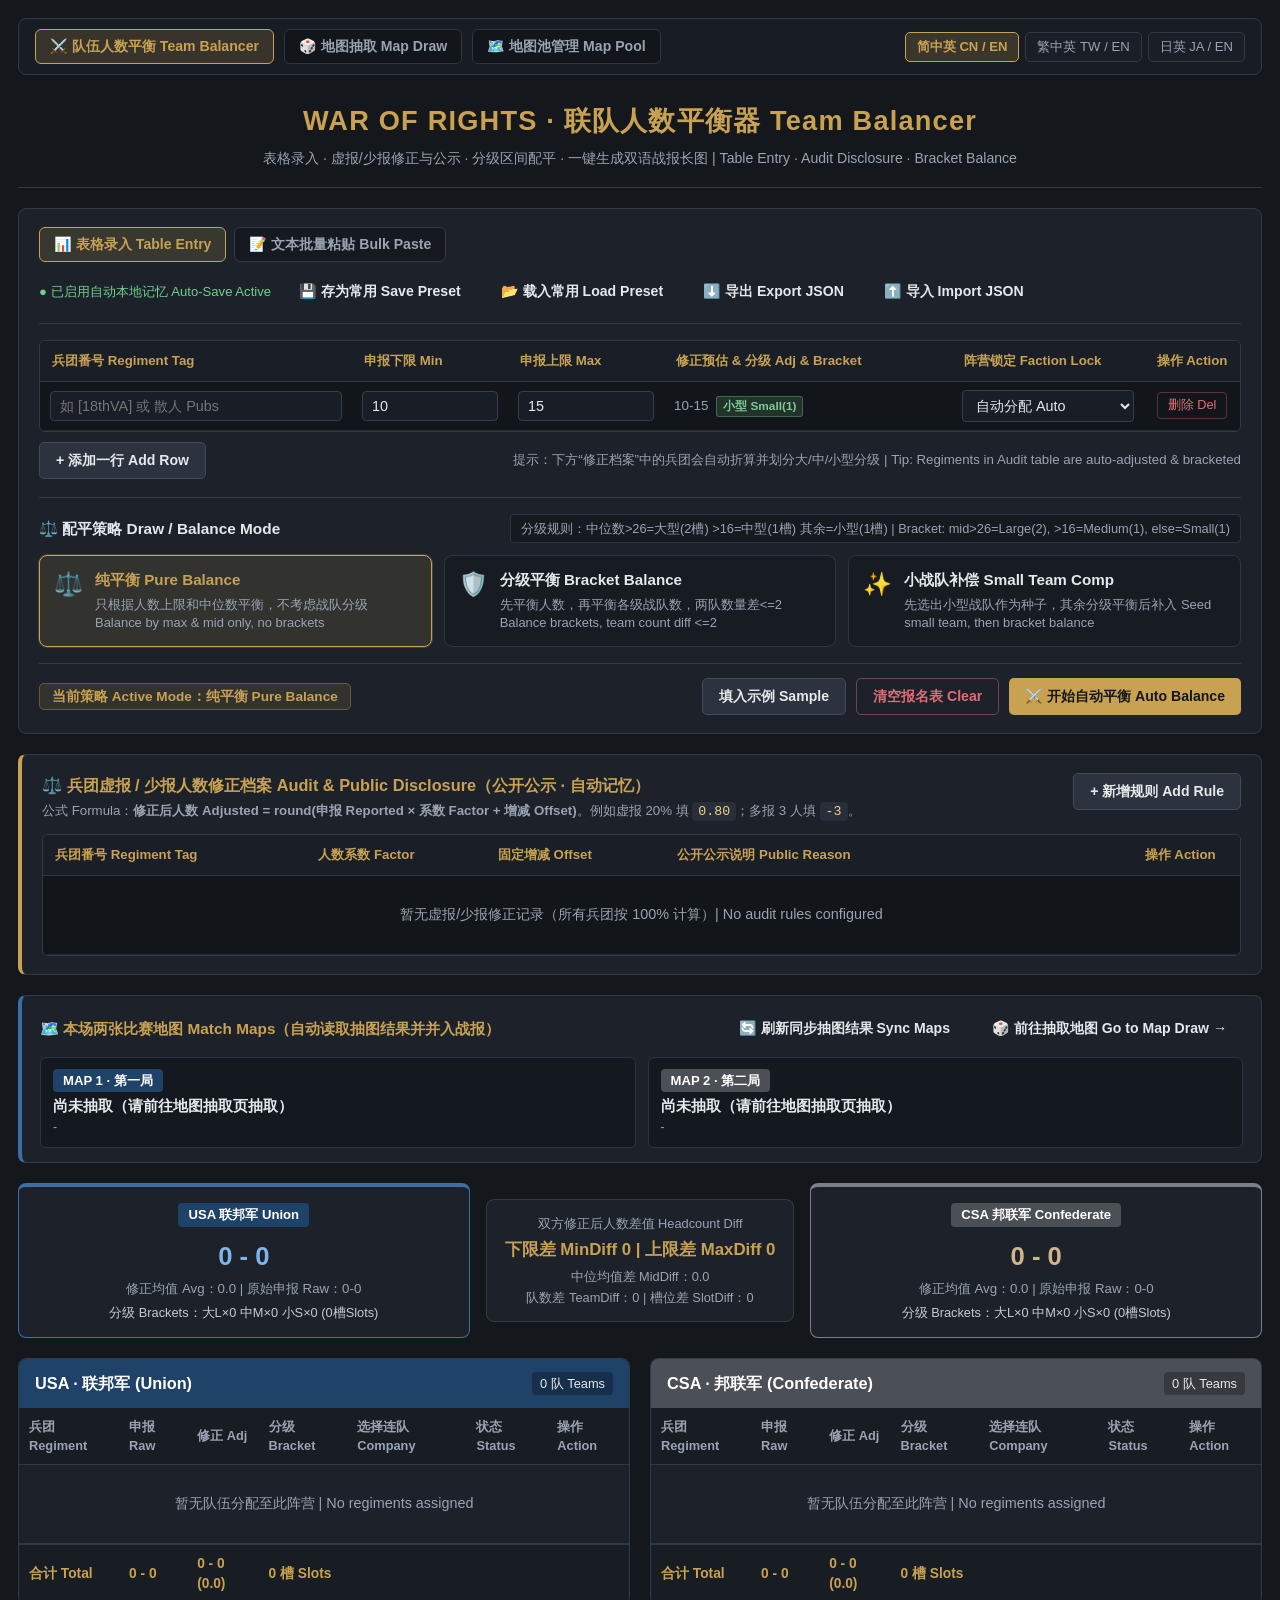
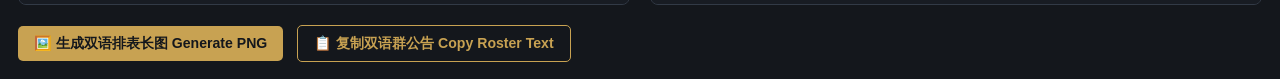
==== commit 7775df27: "ok" ====
--- a/index.html
+++ b/index.html
@@ -4,7 +4,7 @@
   <meta charset="UTF-8" />
   <meta name="viewport" content="width=device-width, initial-scale=1.0" />
   <title>War of Rights Team Balancer · 联队人数平衡器</title>
-  <link rel="stylesheet" href="style.css?v=16" />
+  <link rel="stylesheet" href="style.css?v=17" />
 </head>
 <body>
   <div class="container">
@@ -225,7 +225,7 @@
                 <th data-i18n="resThRaw">申报 Raw</th>
                 <th data-i18n="resThAdj">修正 Adj</th>
                 <th data-i18n="resThBracket">分级 Bracket</th>
-                <th>职责位置 Tactical Role</th>
+                <th>选择连队 Company</th>
                 <th data-i18n="resThStatus">状态 Status</th>
                 <th data-i18n="thAction">操作 Action</th>
               </tr>
@@ -258,7 +258,7 @@
                 <th data-i18n="resThRaw">申报 Raw</th>
                 <th data-i18n="resThAdj">修正 Adj</th>
                 <th data-i18n="resThBracket">分级 Bracket</th>
-                <th>职责位置 Tactical Role</th>
+                <th>选择连队 Company</th>
                 <th data-i18n="resThStatus">状态 Status</th>
                 <th data-i18n="thAction">操作 Action</th>
               </tr>
@@ -308,7 +308,7 @@
     </div>
   </div>
 
-  <script src="i18n.js?v=16"></script>
-  <script src="script.js?v=16"></script>
+  <script src="i18n.js?v=17"></script>
+  <script src="script.js?v=17"></script>
 </body>
 </html>
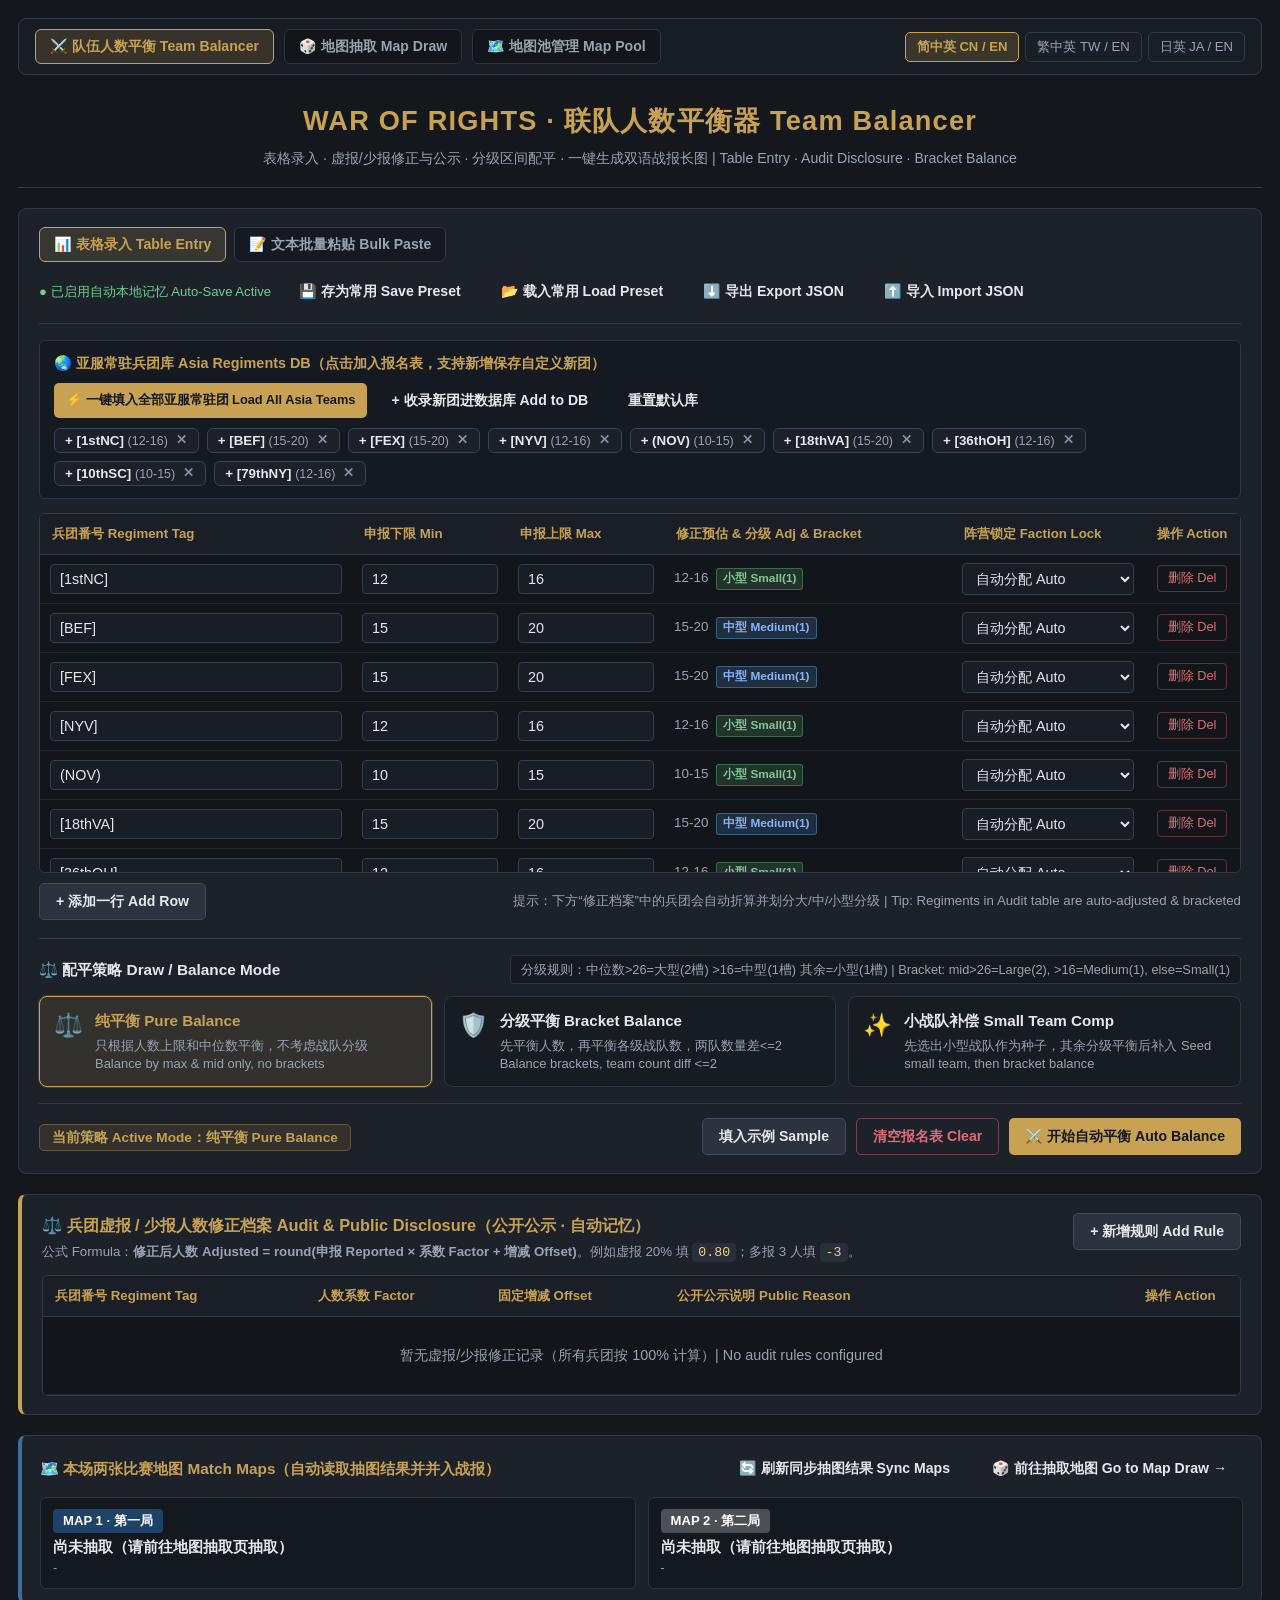
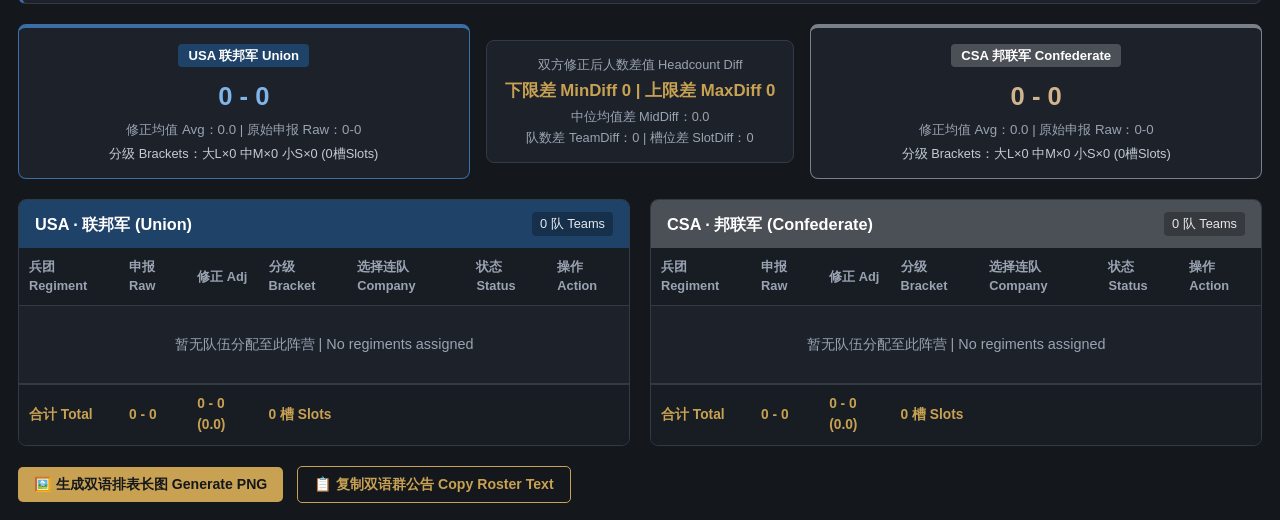
==== commit cafa7bef: "ok" ====
--- a/index.html
+++ b/index.html
@@ -4,7 +4,7 @@
   <meta charset="UTF-8" />
   <meta name="viewport" content="width=device-width, initial-scale=1.0" />
   <title>War of Rights Team Balancer · 联队人数平衡器</title>
-  <link rel="stylesheet" href="style.css?v=17" />
+  <link rel="stylesheet" href="style.css?v=18" />
 </head>
 <body>
   <div class="container">
@@ -42,6 +42,20 @@
           <button id="importJsonBtn" class="btn btn-outline-sm" type="button" data-i18n="btnImportJson">⬆️ 导入 Import JSON</button>
           <input type="file" id="importJsonInput" accept=".json" class="hidden" />
         </div>
+      </div>
+
+
+      <!-- 亚服常驻兵团数据库快捷栏 -->
+      <div style="background:#151921; border:1px solid #2e3746; border-radius:6px; padding:12px 14px; margin-bottom:14px;">
+        <div style="display:flex; justify-content:space-between; align-items:center; flex-wrap:wrap; gap:8px; margin-bottom:10px;">
+          <span style="font-weight:700; color:var(--gold-accent); font-size:0.9rem;">🌏 亚服常驻兵团库 Asia Regiments DB（点击加入报名表，支持新增保存自定义新团）</span>
+          <div style="display:flex; gap:8px; flex-wrap:wrap;">
+            <button id="loadAllAsiaBtn" type="button" class="btn btn-primary" style="padding:4px 12px; font-size:0.8rem;">⚡ 一键填入全部亚服常驻团 Load All Asia Teams</button>
+            <button id="addRegToDbBtn" type="button" class="btn btn-outline-sm">+ 收录新团进数据库 Add to DB</button>
+            <button id="resetAsiaDbBtn" type="button" class="btn btn-outline-sm" title="恢复默认9支亚服队伍">重置默认库</button>
+          </div>
+        </div>
+        <div id="asiaDbChips" style="display:flex; flex-wrap:wrap; gap:8px;"></div>
       </div>
 
       <!-- 模式 A：表格输入区域 -->
@@ -308,7 +322,7 @@
     </div>
   </div>
 
-  <script src="i18n.js?v=17"></script>
-  <script src="script.js?v=17"></script>
+  <script src="i18n.js?v=18"></script>
+  <script src="script.js?v=18"></script>
 </body>
 </html>
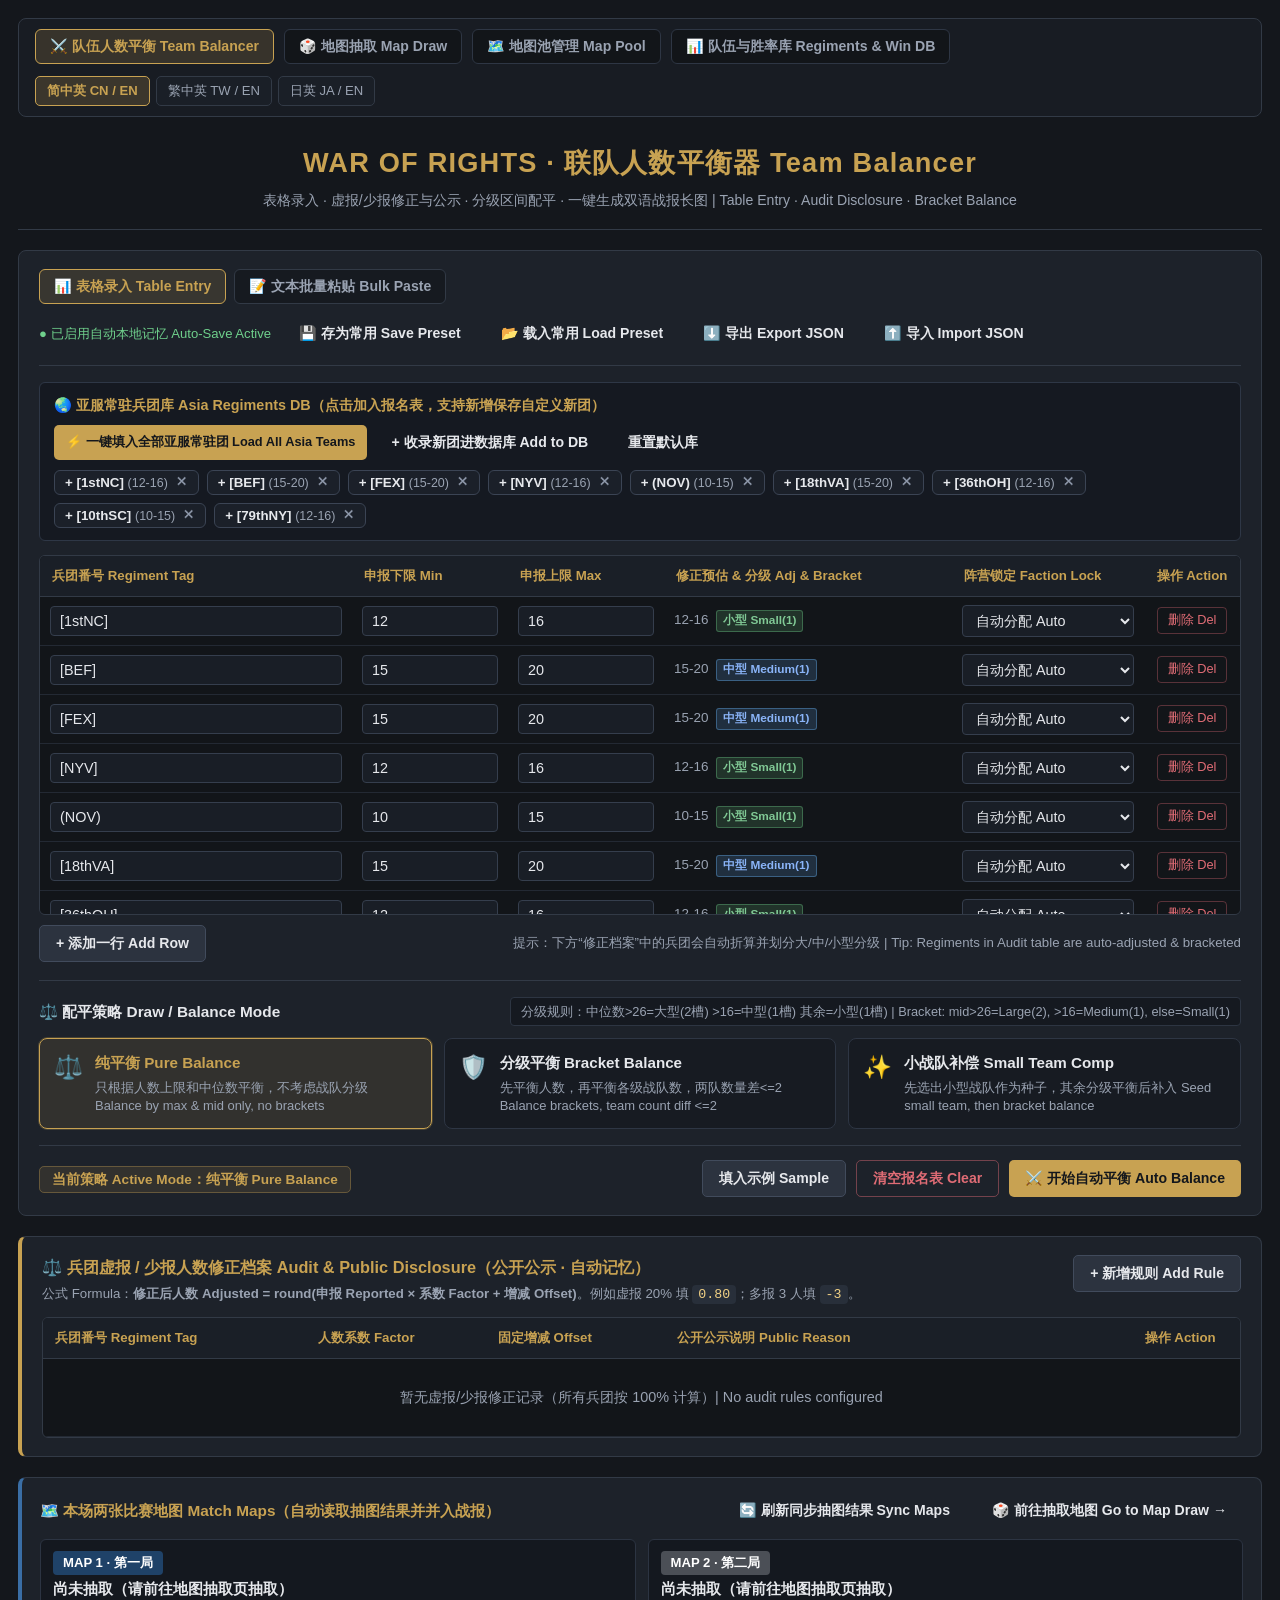
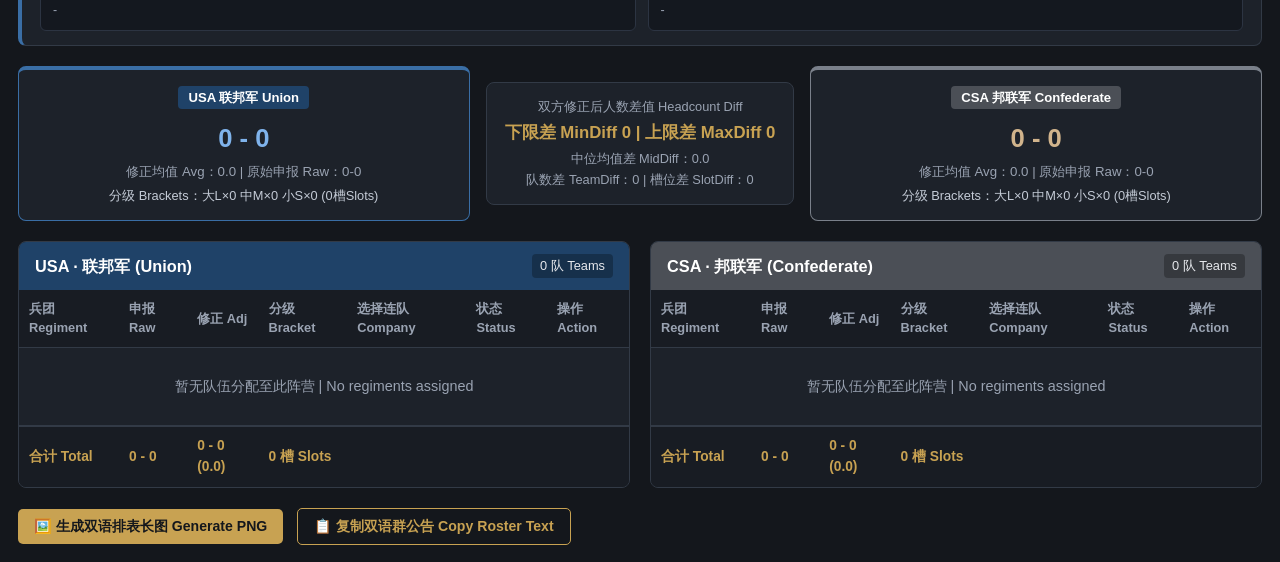
==== commit b9ea2885: "ok" ====
--- a/index.html
+++ b/index.html
@@ -4,7 +4,7 @@
   <meta charset="UTF-8" />
   <meta name="viewport" content="width=device-width, initial-scale=1.0" />
   <title>War of Rights Team Balancer · 联队人数平衡器</title>
-  <link rel="stylesheet" href="style.css?v=18" />
+  <link rel="stylesheet" href="style.css?v=19" />
 </head>
 <body>
   <div class="container">
@@ -13,6 +13,7 @@
         <a href="index.html" class="nav-link active" data-i18n="navBalancer">⚔️ 队伍人数平衡 Team Balancer</a>
         <a href="draw.html" class="nav-link" data-i18n="navDraw">🎲 地图抽取 Map Draw</a>
         <a href="maps.html" class="nav-link" data-i18n="navMaps">🗺️ 地图池管理 Map Pool</a>
+        <a href="db.html" class="nav-link" data-i18n="navDb">📊 队伍与胜率库 Regiments & Win DB</a>
       </div>
       <div class="lang-switcher">
         <button type="button" class="lang-btn active" data-lang="zh_cn_en">简中英 CN / EN</button>
@@ -322,7 +323,7 @@
     </div>
   </div>
 
-  <script src="i18n.js?v=18"></script>
-  <script src="script.js?v=18"></script>
+  <script src="i18n.js?v=19"></script>
+  <script src="script.js?v=19"></script>
 </body>
 </html>
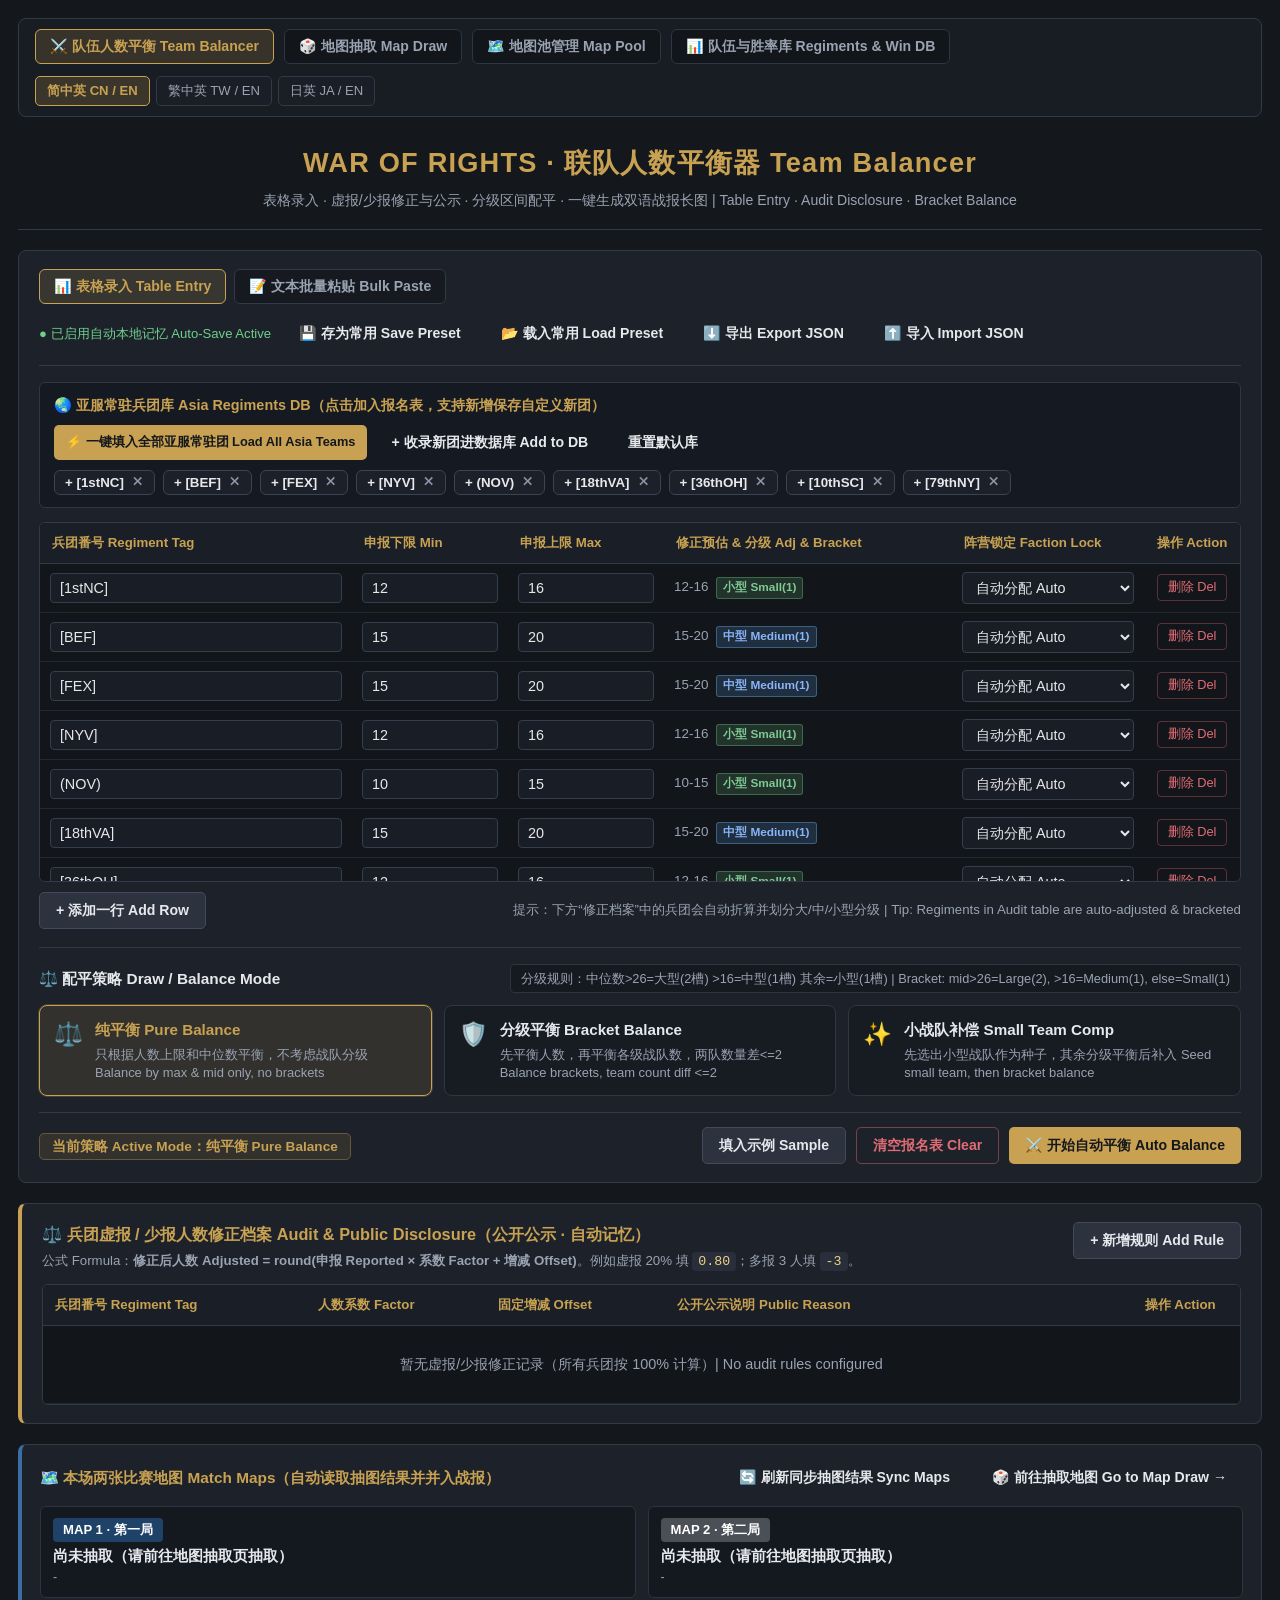
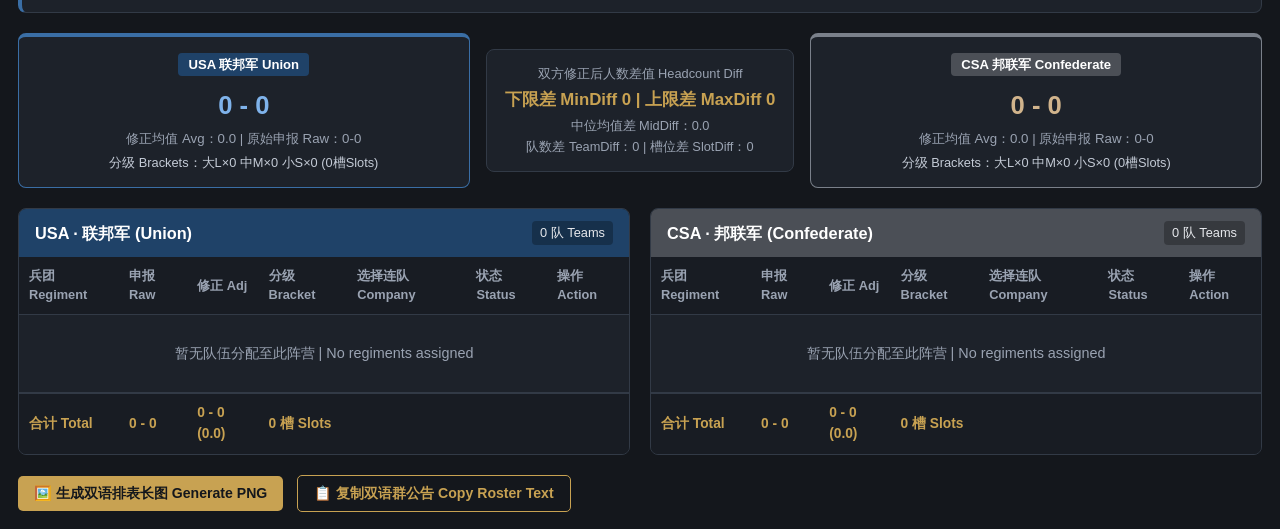
==== commit 2e191bfa: "ok" ====
--- a/index.html
+++ b/index.html
@@ -3,8 +3,10 @@
 <head>
   <meta charset="UTF-8" />
   <meta name="viewport" content="width=device-width, initial-scale=1.0" />
+  <link rel="icon" type="image/x-icon" href="favicon.ico?v=21" />
+  <link rel="icon" type="image/png" sizes="256x256" href="favicon.png?v=21" />
   <title>War of Rights Team Balancer · 联队人数平衡器</title>
-  <link rel="stylesheet" href="style.css?v=19" />
+  <link rel="stylesheet" href="style.css?v=21" />
 </head>
 <body>
   <div class="container">
@@ -323,7 +325,7 @@
     </div>
   </div>
 
-  <script src="i18n.js?v=19"></script>
-  <script src="script.js?v=19"></script>
+  <script src="i18n.js?v=21"></script>
+  <script src="script.js?v=21"></script>
 </body>
 </html>
